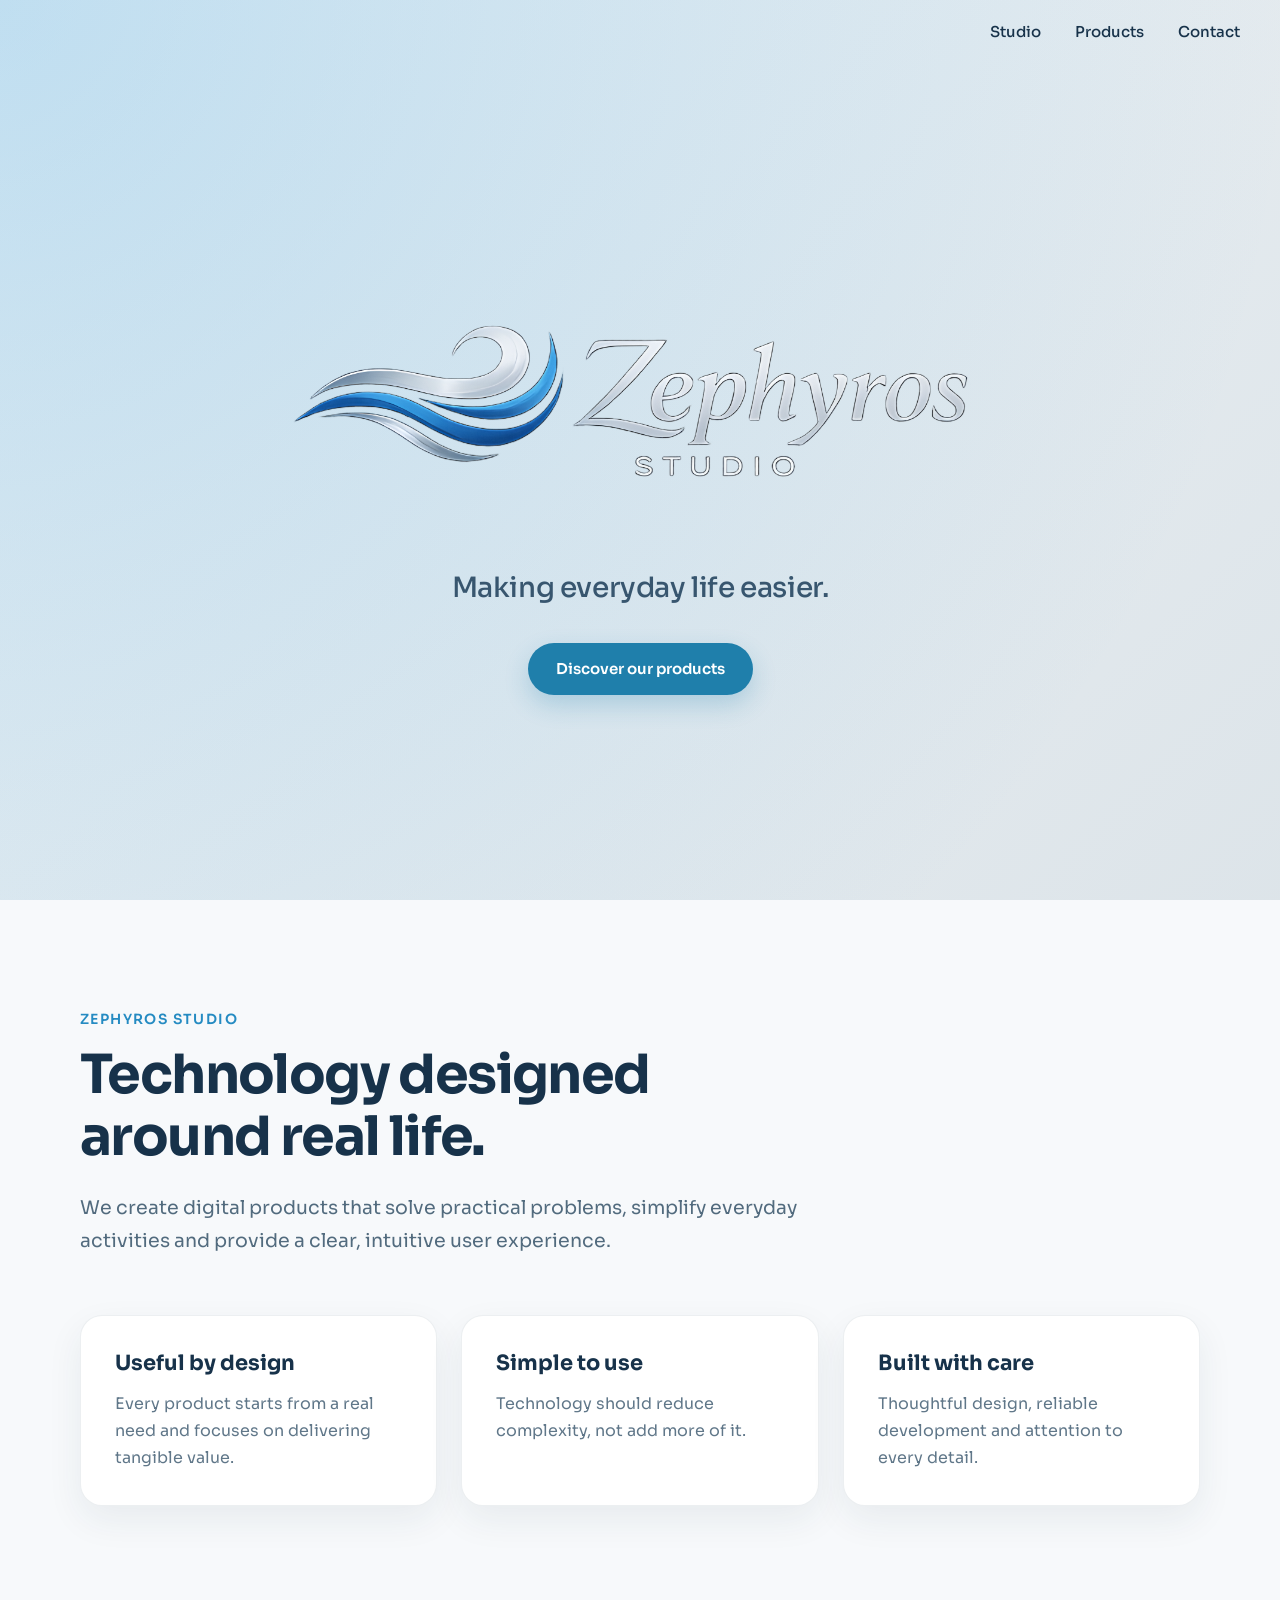
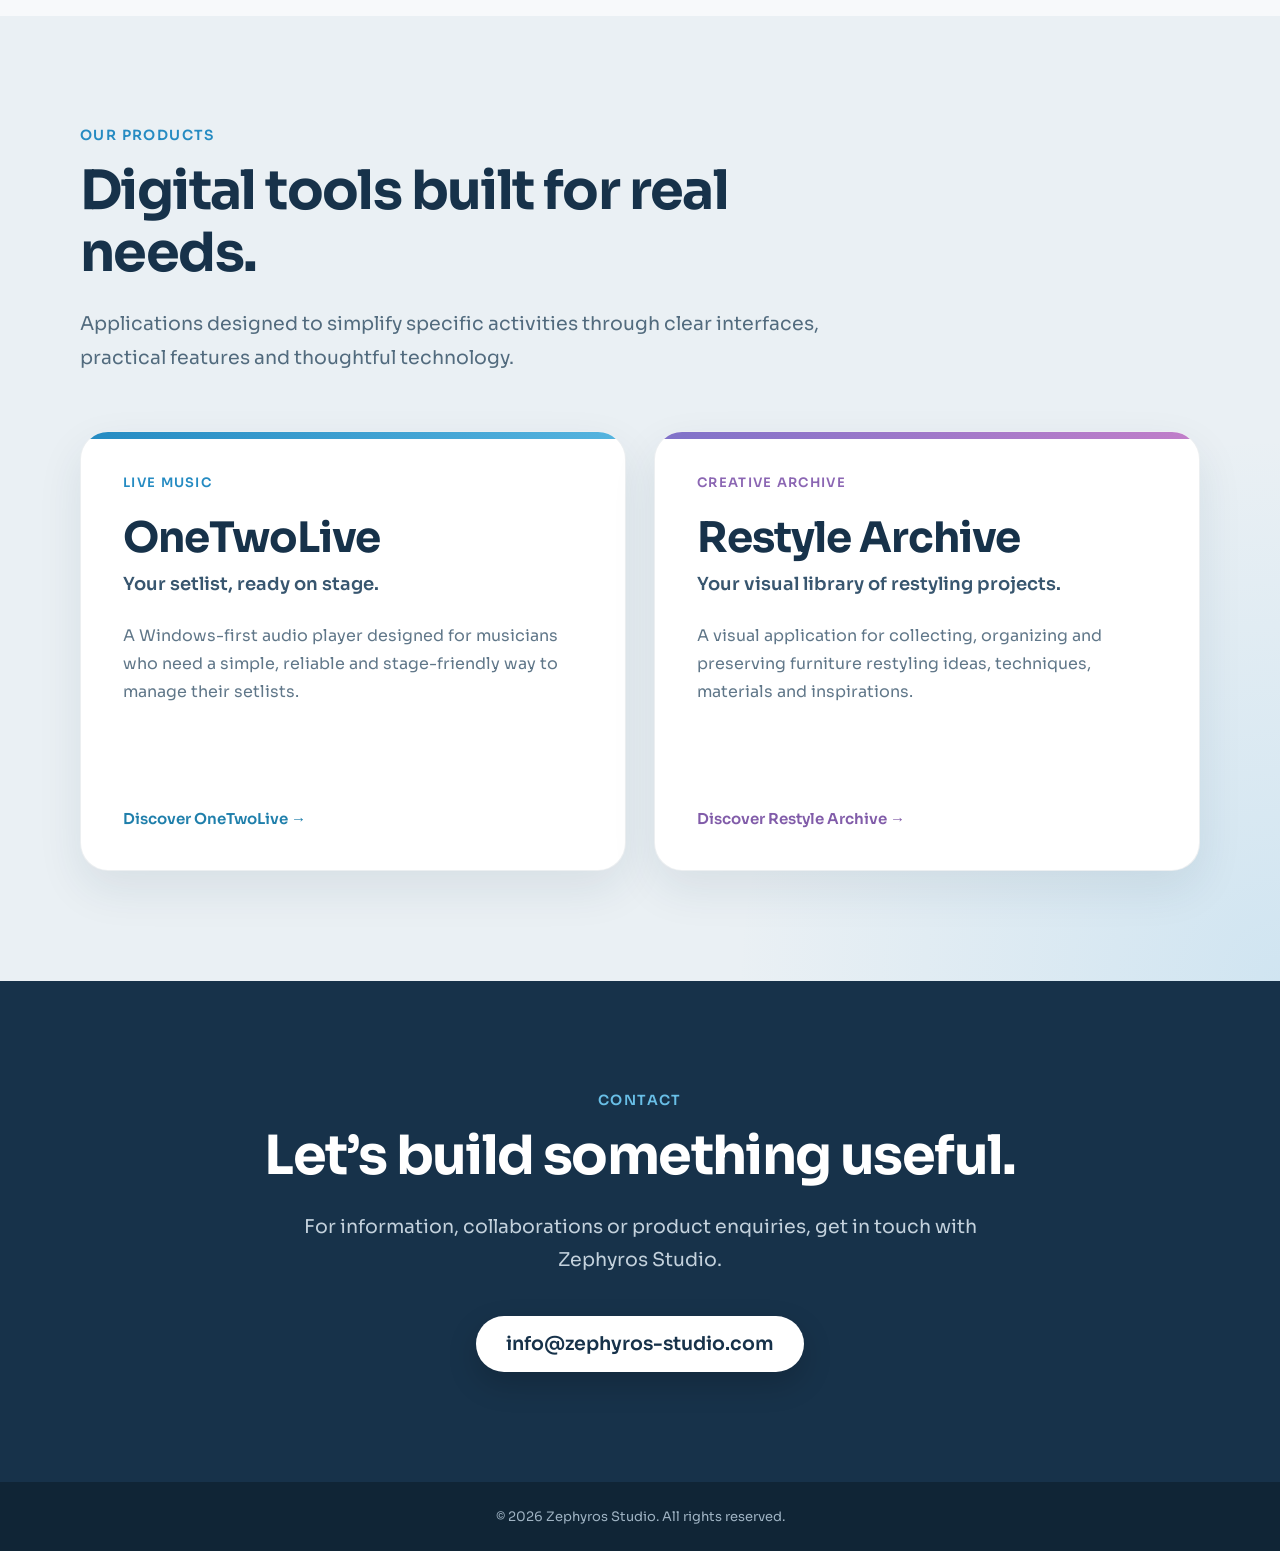
==== index.html @ f357ce6e "Use high resolution logo in hero" ====
<!DOCTYPE html>
<html lang="it">
<head>
  <meta charset="UTF-8">
  <meta name="viewport" content="width=device-width, initial-scale=1.0">

  <title>Zephyros Studio</title>

  <link rel="preconnect" href="https://fonts.googleapis.com">
<link rel="preconnect" href="https://fonts.gstatic.com" crossorigin>
<link href="https://fonts.googleapis.com/css2?family=Sora:wght@400;500;600&display=swap" rel="stylesheet">
  <link rel="stylesheet" href="styles.css">
</head>

<body>
  <header class="site-header">
    

    <nav class="main-nav" aria-label="Navigazione principale">
      <a href="#studio">Studio</a>
      <a href="#products">Products</a>
      <a href="#contact">Contact</a>
    </nav>
  </header>

  <main id="home">
    <section class="hero">
      <img
        class="hero-logo"
        src="images/zephyros_logo_large.png"
        alt="Zephyros Studio"
      >

      <p>Making everyday life easier.</p>

      <a class="primary-button" href="#products">
        Discover our products
      </a>
    </section>
    <section id="studio" class="studio-section">
  <div class="section-container">
    <p class="section-label">Zephyros Studio</p>

    <h2>Technology designed around real life.</h2>

    <p class="section-intro">
      We create digital products that solve practical problems,
      simplify everyday activities and provide a clear, intuitive
      user experience.
    </p>

    <div class="studio-grid">
      <article class="studio-card">
        <h3>Useful by design</h3>
        <p>
          Every product starts from a real need and focuses on
          delivering tangible value.
        </p>
      </article>

      <article class="studio-card">
        <h3>Simple to use</h3>
        <p>
          Technology should reduce complexity, not add more of it.
        </p>
      </article>

      <article class="studio-card">
        <h3>Built with care</h3>
        <p>
          Thoughtful design, reliable development and attention
          to every detail.
        </p>
      </article>
    </div>
  </div>
</section>
<section id="products" class="products-section">
  <div class="section-container">
    <p class="section-label">Our products</p>

    <h2>Digital tools built for real needs.</h2>

    <p class="section-intro">
      Applications designed to simplify specific activities through
      clear interfaces, practical features and thoughtful technology.
    </p>

    <div class="products-grid">
      <article class="product-card">
        <div class="product-content">
          <p class="product-category">Live music</p>

          <h3>OneTwoLive</h3>

          <p class="product-payoff">
            Your setlist, ready on stage.
          </p>

          <p>
            A Windows-first audio player designed for musicians who need
            a simple, reliable and stage-friendly way to manage their setlists.
          </p>

          <a href="#" class="product-link">
            Discover OneTwoLive
          </a>
        </div>
      </article>

      <article class="product-card">
        <div class="product-content">
          <p class="product-category">Creative archive</p>

          <h3>Restyle Archive</h3>

          <p class="product-payoff">
            Your visual library of restyling projects.
          </p>

          <p>
            A visual application for collecting, organizing and preserving
            furniture restyling ideas, techniques, materials and inspirations.
          </p>

          <a href="#" class="product-link">
            Discover Restyle Archive
          </a>
        </div>
      </article>
    </div>
  </div>
</section>
<section id="contact" class="contact-section">
  <div class="section-container contact-container">
    <p class="section-label">Contact</p>

    <h2>Let’s build something useful.</h2>

    <p class="section-intro">
      For information, collaborations or product enquiries,
      get in touch with Zephyros Studio.
    </p>

    <a
      class="contact-email"
      href="mailto:info@zephyros-studio.com"
    >
      info@zephyros-studio.com
    </a>
  </div>
</section>
  </main>
  <footer class="site-footer">
  <p>
    © 2026 Zephyros Studio. All rights reserved.
  </p>
</footer>
</body>
</html>
---- styles.css ----
* {
  box-sizing: border-box;
}

html {
  scroll-behavior: smooth;
}

body {
  margin: 0;
  min-height: 100vh;
  font-family: "Sora", sans-serif;
  color: #17324a;
  background:
    radial-gradient(
      circle at top left,
      rgba(72, 169, 226, 0.28),
      transparent 38%
    ),
    linear-gradient(135deg, #eef3f6 0%, #cbd5dc 100%);
}

.site-header {
  position: absolute;
  top: 0;
  left: 0;
  z-index: 10;

  width: 100%;
  padding: 22px 40px;

  display: flex;
  align-items: center;
  justify-content: flex-end;
}

.brand {
  display: block;
}

.brand img {
  display: block;
  width: 230px;
  height: auto;
}

.main-nav {
  display: flex;
  align-items: center;
  gap: 34px;
}

.main-nav a {
  position: relative;

  color: #17324a;
  font-size: 15px;
  font-weight: 500;
  text-decoration: none;
}

.main-nav a::after {
  content: "";

  position: absolute;
  left: 0;
  bottom: -7px;

  width: 0;
  height: 2px;

  background: #258bc2;
  transition: width 0.25s ease;
}

.main-nav a:hover::after {
  width: 100%;
}

main {
  min-height: 100vh;
}

.hero {
  min-height: 100vh;
  padding: 140px 24px 70px;

  display: flex;
  flex-direction: column;
  align-items: center;
  justify-content: center;

  text-align: center;
}

.hero-logo {
  display: block;
  width: min(760px, 90vw);
  height: auto;
  margin-bottom: 34px;
}

.hero p {
  max-width: 760px;
  margin: 0 0 34px;

  color: #38566f;
  font-size: clamp(20px, 3vw, 28px);
  font-weight: 500;
  line-height: 1.5;
  letter-spacing: -0.4px;
}

.primary-button {
  display: inline-flex;
  align-items: center;
  justify-content: center;

  min-height: 52px;
  padding: 0 28px;

  color: #ffffff;
  background: #1f7fab;
  border-radius: 999px;

  font-size: 15px;
  font-weight: 600;
  text-decoration: none;

  box-shadow: 0 10px 24px rgba(31, 127, 171, 0.24);
  transition:
    transform 0.2s ease,
    background 0.2s ease,
    box-shadow 0.2s ease;
}

.primary-button:hover {
  transform: translateY(-2px);
  background: #176b93;
  box-shadow: 0 14px 30px rgba(31, 127, 171, 0.3);
}

.studio-section {
  padding: 110px 24px;
  background: #f7f9fb;
}

.section-container {
  width: min(1120px, 100%);
  margin: 0 auto;
}

.section-label {
  margin: 0 0 16px;

  color: #258bc2;
  font-size: 14px;
  font-weight: 600;
  letter-spacing: 1.4px;
  text-transform: uppercase;
}

.studio-section h2 {
  max-width: 760px;
  margin: 0 0 24px;

  color: #17324a;
  font-size: clamp(34px, 5vw, 54px);
  line-height: 1.15;
  letter-spacing: -1.6px;
}

.section-intro {
  max-width: 780px;
  margin: 0 0 56px;

  color: #526b7e;
  font-size: 19px;
  line-height: 1.75;
}

.studio-grid {
  display: grid;
  grid-template-columns: repeat(3, 1fr);
  gap: 24px;
}

.studio-card {
  padding: 34px;

  background: #ffffff;
  border: 1px solid rgba(23, 50, 74, 0.08);
  border-radius: 22px;

  box-shadow: 0 14px 36px rgba(23, 50, 74, 0.07);
  transition:
    transform 0.25s ease,
    box-shadow 0.25s ease;
}

.studio-card:hover {
  transform: translateY(-5px);
  box-shadow: 0 20px 44px rgba(23, 50, 74, 0.11);
}

.studio-card h3 {
  margin: 0 0 14px;

  color: #17324a;
  font-size: 21px;
}

.studio-card p {
  margin: 0;

  color: #607789;
  font-size: 16px;
  line-height: 1.7;
}

.products-section {
  padding: 110px 24px;
  background:
    radial-gradient(
      circle at bottom right,
      rgba(72, 169, 226, 0.16),
      transparent 34%
    ),
    #eaf0f4;
}

.products-section h2 {
  max-width: 760px;
  margin: 0 0 24px;

  color: #17324a;
  font-size: clamp(34px, 5vw, 54px);
  line-height: 1.15;
  letter-spacing: -1.6px;
}

.products-grid {
  display: grid;
  grid-template-columns: repeat(2, 1fr);
  gap: 28px;
}

.product-card {
  position: relative;
  overflow: hidden;

  min-height: 440px;
  padding: 42px;

  background: #ffffff;
  border: 1px solid rgba(23, 50, 74, 0.08);
  border-radius: 28px;

  box-shadow: 0 18px 46px rgba(23, 50, 74, 0.09);
  transition:
    transform 0.25s ease,
    box-shadow 0.25s ease;
}

.product-card::before {
  content: "";

  position: absolute;
  top: 0;
  left: 0;

  width: 100%;
  height: 7px;

  background: linear-gradient(
    90deg,
    #258bc2,
    #55b4df
  );
}

.product-card:nth-child(2)::before {
  background: linear-gradient(
    90deg,
    #7f72c9,
    #c17ec9
  );
}

.product-card:hover {
  transform: translateY(-6px);
  box-shadow: 0 24px 54px rgba(23, 50, 74, 0.14);
}

.product-content {
  height: 100%;

  display: flex;
  flex-direction: column;
  align-items: flex-start;
}

.product-category {
  margin: 0 0 24px;

  color: #258bc2;
  font-size: 13px;
  font-weight: 600;
  letter-spacing: 1.3px;
  text-transform: uppercase;
}

.product-card:nth-child(2) .product-category {
  color: #8b66b3;
}

.product-card h3 {
  margin: 0 0 10px;

  color: #17324a;
  font-size: clamp(30px, 4vw, 42px);
  line-height: 1.1;
  letter-spacing: -1px;
}

.product-payoff {
  margin: 0 0 24px;

  color: #38566f;
  font-size: 18px;
  font-weight: 600;
  line-height: 1.5;
}

.product-card p:not(.product-category):not(.product-payoff) {
  margin: 0 0 32px;

  color: #607789;
  font-size: 16px;
  line-height: 1.75;
}

.product-link {
  margin-top: auto;

  color: #1f7fab;
  font-size: 15px;
  font-weight: 600;
  text-decoration: none;
}

.product-link::after {
  content: " →";
  transition: margin-left 0.2s ease;
}

.product-link:hover::after {
  margin-left: 5px;
}

.product-card:nth-child(2) .product-link {
  color: #815ca9;
}

.contact-section {
  padding: 110px 24px;
  background: #17324a;
}

.contact-container {
  text-align: center;
}

.contact-section .section-label {
  color: #69bfe7;
}

.contact-section h2 {
  max-width: 760px;
  margin: 0 auto 24px;

  color: #ffffff;
  font-size: clamp(34px, 5vw, 54px);
  line-height: 1.15;
  letter-spacing: -1.6px;
}

.contact-section .section-intro {
  max-width: 720px;
  margin: 0 auto 38px;

  color: #c3d1dc;
}

.contact-email {
  display: inline-flex;
  align-items: center;
  justify-content: center;

  min-height: 56px;
  padding: 0 30px;

  color: #17324a;
  background: #ffffff;
  border-radius: 999px;

  font-size: clamp(16px, 2vw, 19px);
  font-weight: 600;
  text-decoration: none;

  box-shadow: 0 12px 30px rgba(0, 0, 0, 0.18);
  transition:
    transform 0.2s ease,
    box-shadow 0.2s ease;
}

.contact-email:hover {
  transform: translateY(-3px);
  box-shadow: 0 18px 36px rgba(0, 0, 0, 0.24);
}

.site-footer {
  padding: 26px 24px;

  color: #9fb3c3;
  background: #102536;

  font-size: 13px;
  text-align: center;
}

.site-footer p {
  margin: 0;
}

@media (max-width: 700px) {
  .site-header {
    padding: 18px 20px;
  }

  .brand img {
    width: 170px;
  }

  .main-nav {
    gap: 16px;
  }

  .main-nav a {
    font-size: 13px;
  }

  .hero {
    padding: 125px 18px 50px;
  }

  .hero-logo {
    margin-bottom: 26px;
  }
    .studio-section {
    padding: 80px 18px;
  }

  .studio-grid {
    grid-template-columns: 1fr;
  }

  .studio-card {
    padding: 28px;
  }
    .products-section {
    padding: 80px 18px;
  }

  .products-grid {
    grid-template-columns: 1fr;
  }

  .product-card {
    min-height: 0;
    padding: 34px 28px;
  }
    .contact-section {
    padding: 80px 18px;
  }

  .contact-email {
    width: 100%;
    padding: 0 18px;
  }
}

@media (max-width: 500px) {
  .site-header {
    align-items: flex-start;
  }

  .brand img {
    width: 145px;
  }

  .main-nav {
    gap: 11px;
  }

  .main-nav a {
    font-size: 12px;
  }
}
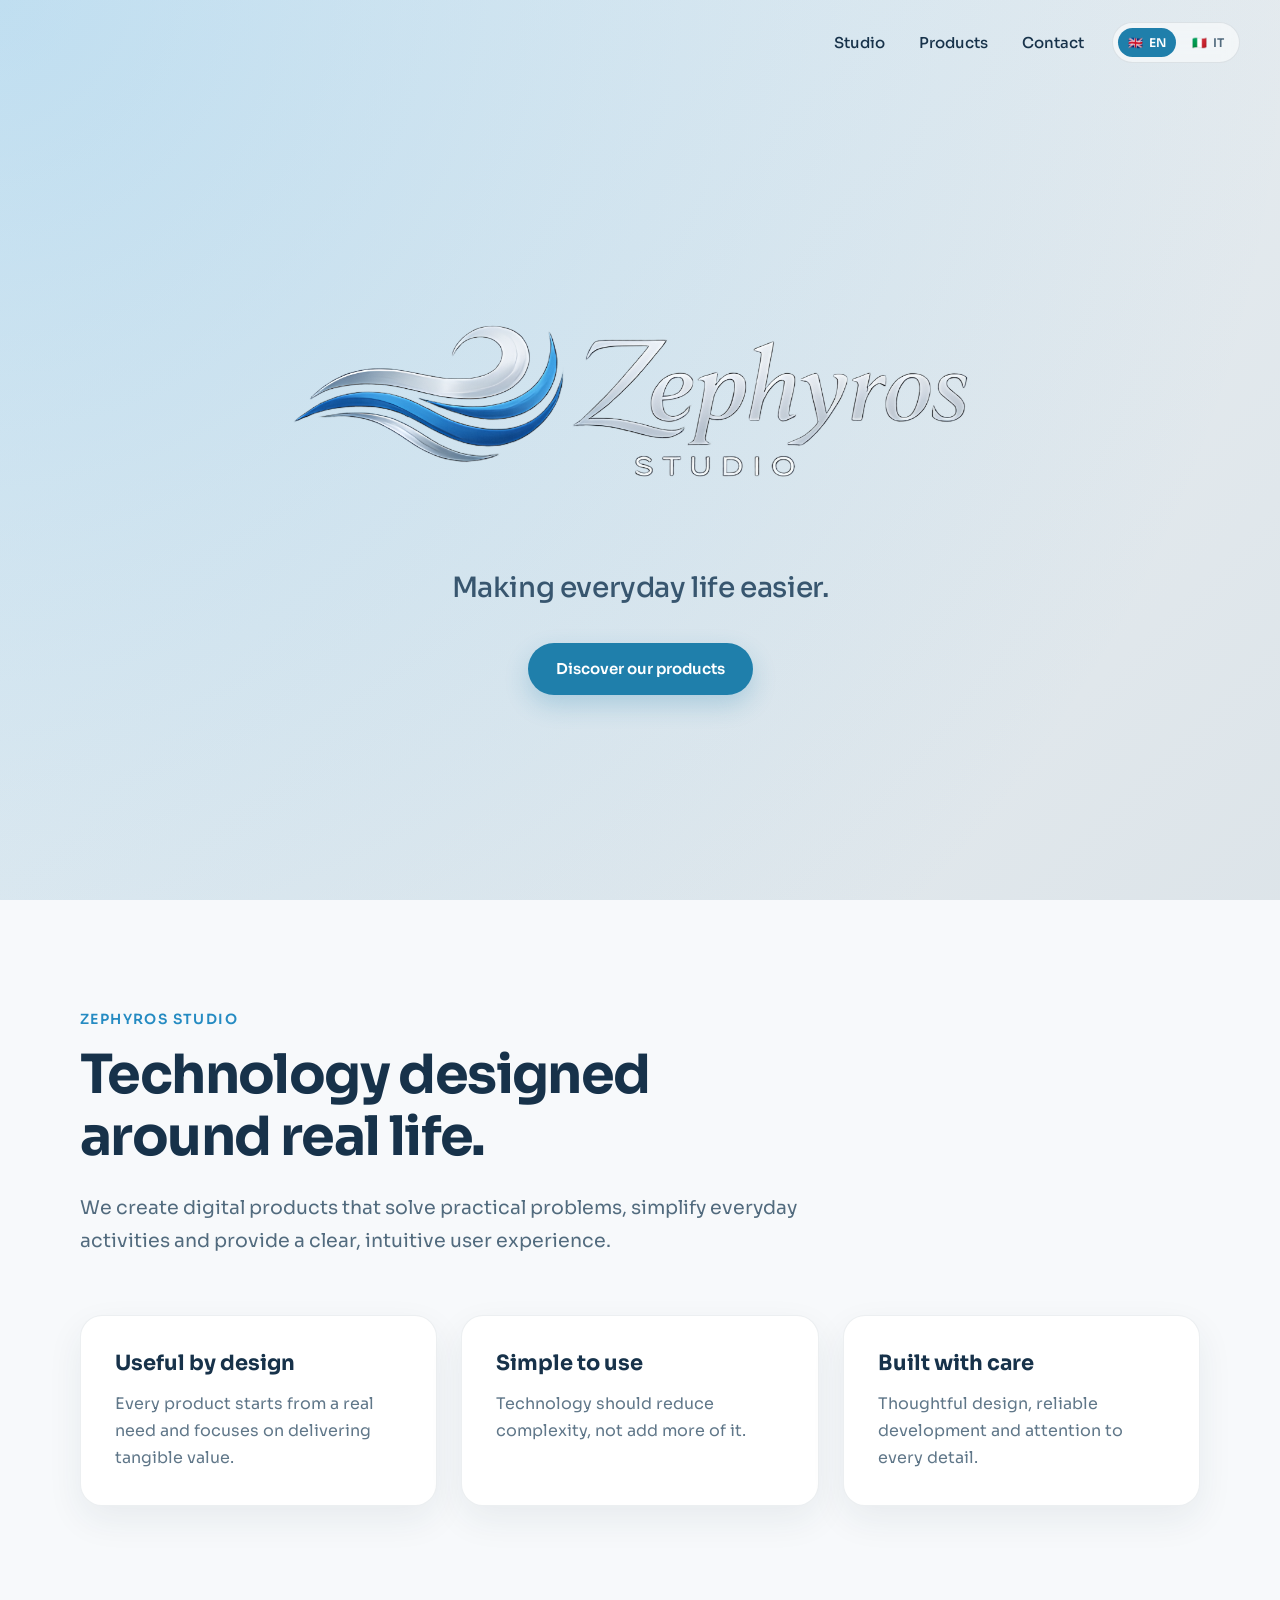
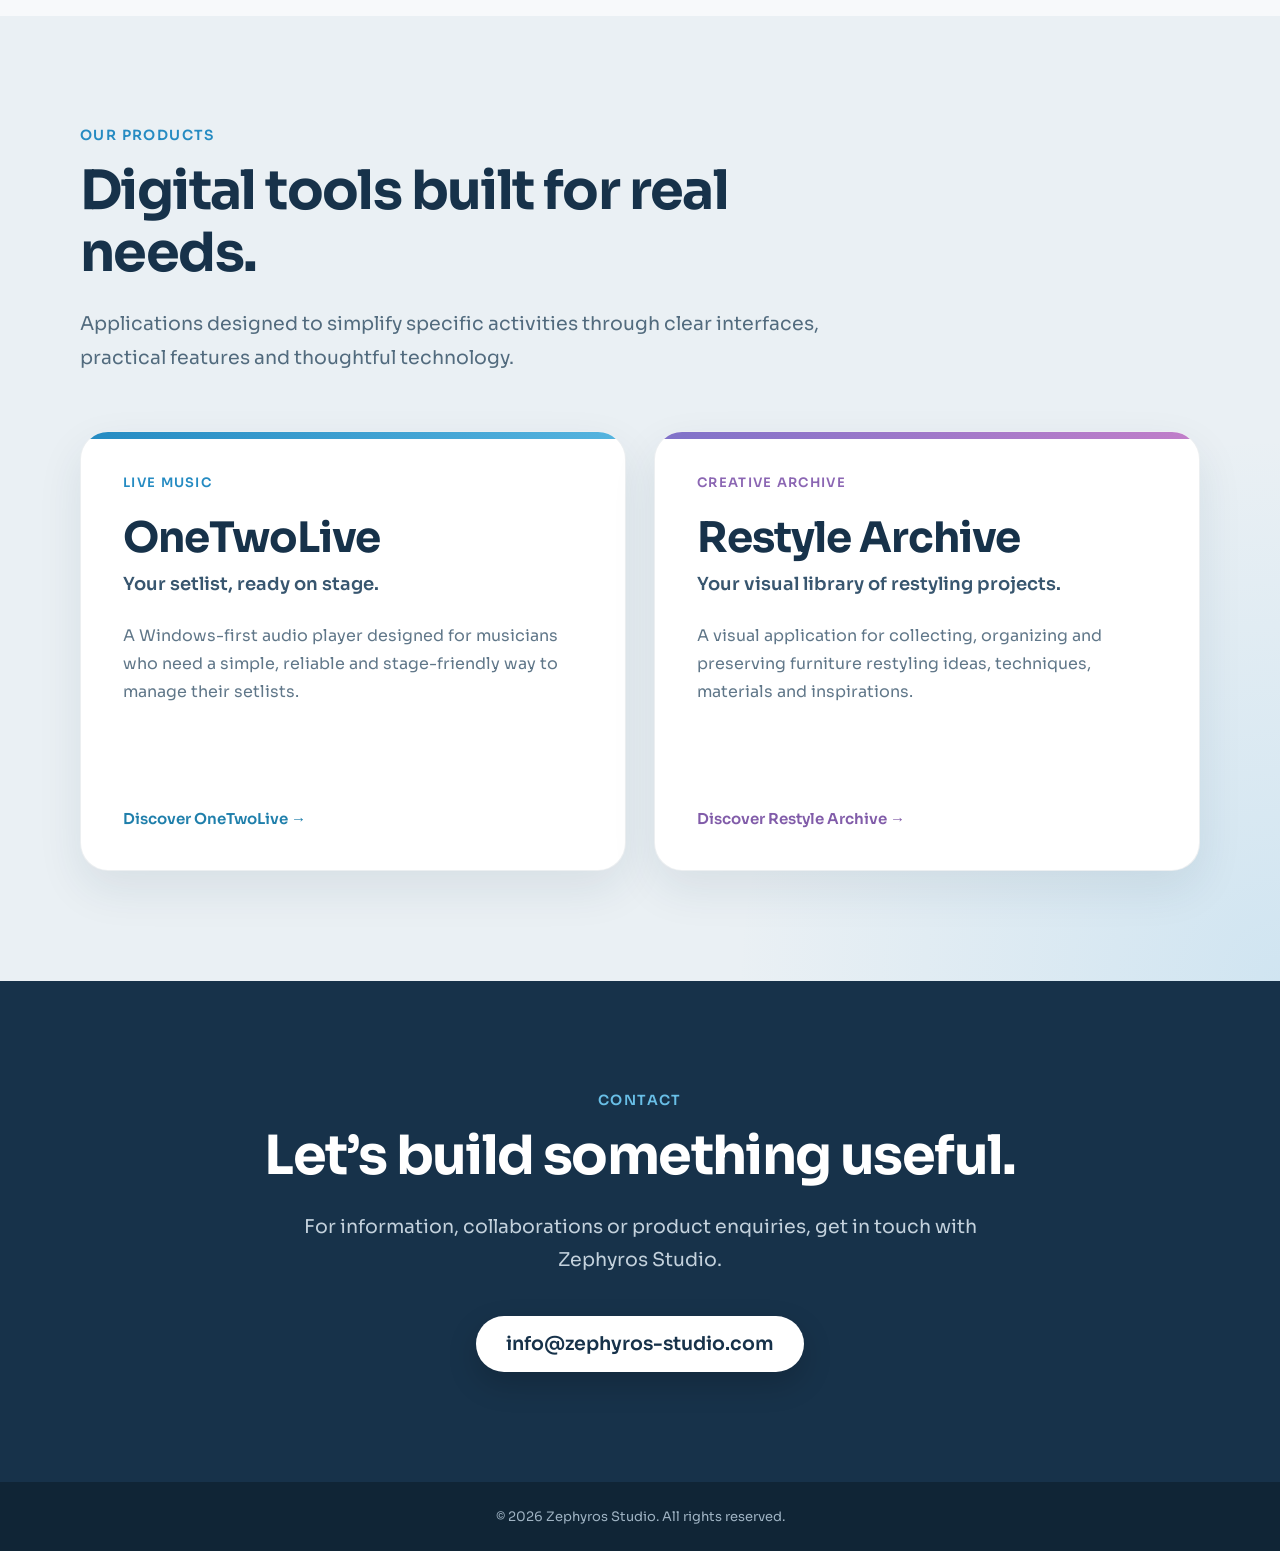
==== commit b28c8977: "Add favicon to Zephyros Studio website" ====
--- a/index.html
+++ b/index.html
@@ -1,10 +1,11 @@
 <!DOCTYPE html>
-<html lang="it">
+<html lang="en">
 <head>
   <meta charset="UTF-8">
   <meta name="viewport" content="width=device-width, initial-scale=1.0">
 
   <title>Zephyros Studio</title>
+  <link rel="icon" href="favicon.ico" type="image/x-icon">
 
   <link rel="preconnect" href="https://fonts.googleapis.com">
 <link rel="preconnect" href="https://fonts.gstatic.com" crossorigin>
@@ -14,14 +15,35 @@
 
 <body>
   <header class="site-header">
-    
-
-    <nav class="main-nav" aria-label="Navigazione principale">
+  <div class="header-actions">
+    <nav class="main-nav" aria-label="Main navigation">
       <a href="#studio">Studio</a>
       <a href="#products">Products</a>
       <a href="#contact">Contact</a>
     </nav>
-  </header>
+
+    <div class="language-switcher" aria-label="Language selector">
+      <a
+        class="language-link active"
+        href="index.html"
+        lang="en"
+        aria-current="page"
+      >
+        <span aria-hidden="true">🇬🇧</span>
+        EN
+      </a>
+
+      <a
+        class="language-link"
+        href="it/index.html"
+        lang="it"
+      >
+        <span aria-hidden="true">🇮🇹</span>
+        IT
+      </a>
+    </div>
+  </div>
+</header>
 
   <main id="home">
     <section class="hero">
--- a/styles.css
+++ b/styles.css
@@ -42,6 +42,55 @@
   display: block;
   width: 230px;
   height: auto;
+}
+
+.header-actions {
+  display: flex;
+  align-items: center;
+  gap: 28px;
+}
+
+.language-switcher {
+  display: flex;
+  align-items: center;
+  gap: 6px;
+
+  padding: 5px;
+
+  background: rgba(255, 255, 255, 0.55);
+  border: 1px solid rgba(23, 50, 74, 0.1);
+  border-radius: 999px;
+
+  backdrop-filter: blur(8px);
+}
+
+.language-link {
+  display: inline-flex;
+  align-items: center;
+  gap: 6px;
+
+  padding: 7px 10px;
+
+  color: #526b7e;
+  border-radius: 999px;
+
+  font-size: 12px;
+  font-weight: 600;
+  text-decoration: none;
+
+  transition:
+    color 0.2s ease,
+    background 0.2s ease;
+}
+
+.language-link:hover {
+  color: #17324a;
+  background: rgba(255, 255, 255, 0.7);
+}
+
+.language-link.active {
+  color: #ffffff;
+  background: #1f7fab;
 }
 
 .main-nav {
@@ -488,6 +537,21 @@
     width: 100%;
     padding: 0 18px;
   }
+
+    .header-actions {
+    gap: 14px;
+  }
+
+  .language-switcher {
+    gap: 2px;
+    padding: 3px;
+  }
+
+  .language-link {
+    padding: 6px 7px;
+    font-size: 11px;
+  }
+
 }
 
 @media (max-width: 500px) {
@@ -506,4 +570,8 @@
   .main-nav a {
     font-size: 12px;
   }
+    .header-actions {
+    width: 100%;
+    justify-content: space-between;
+  }
 }
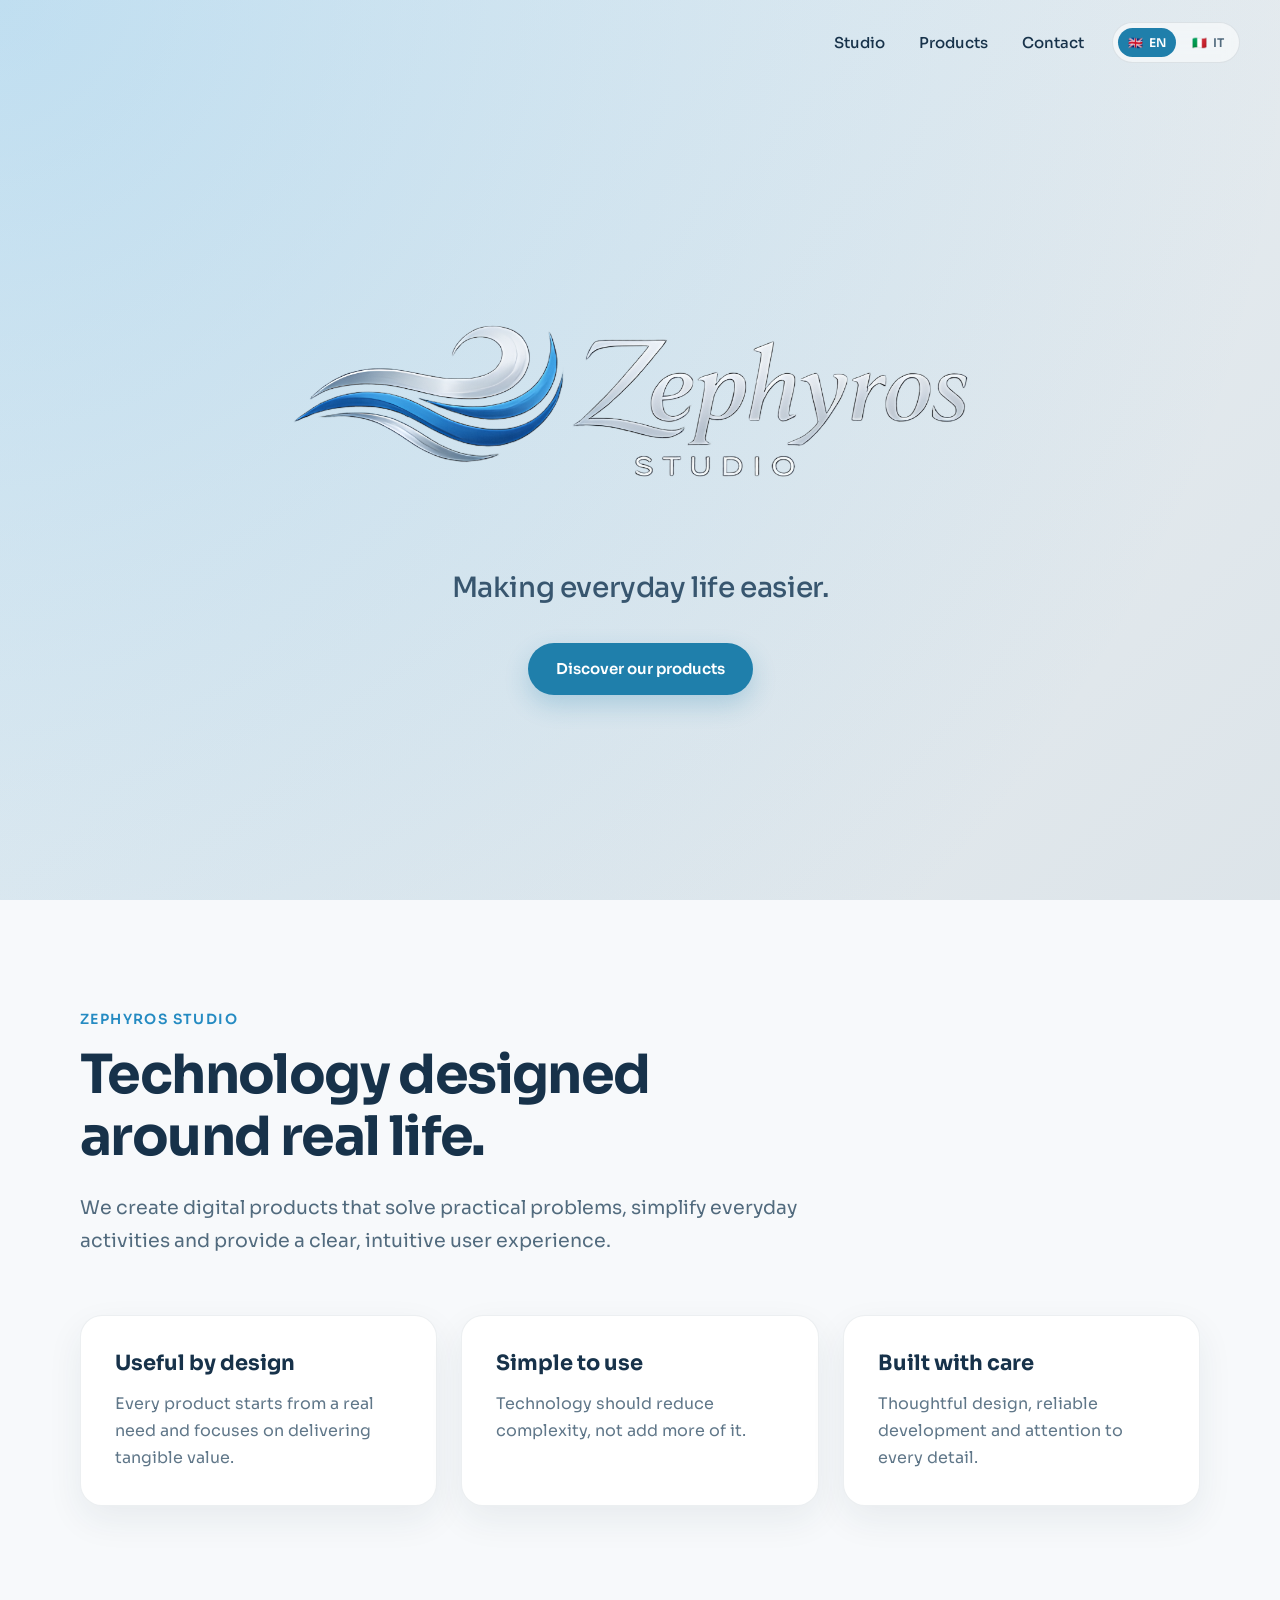
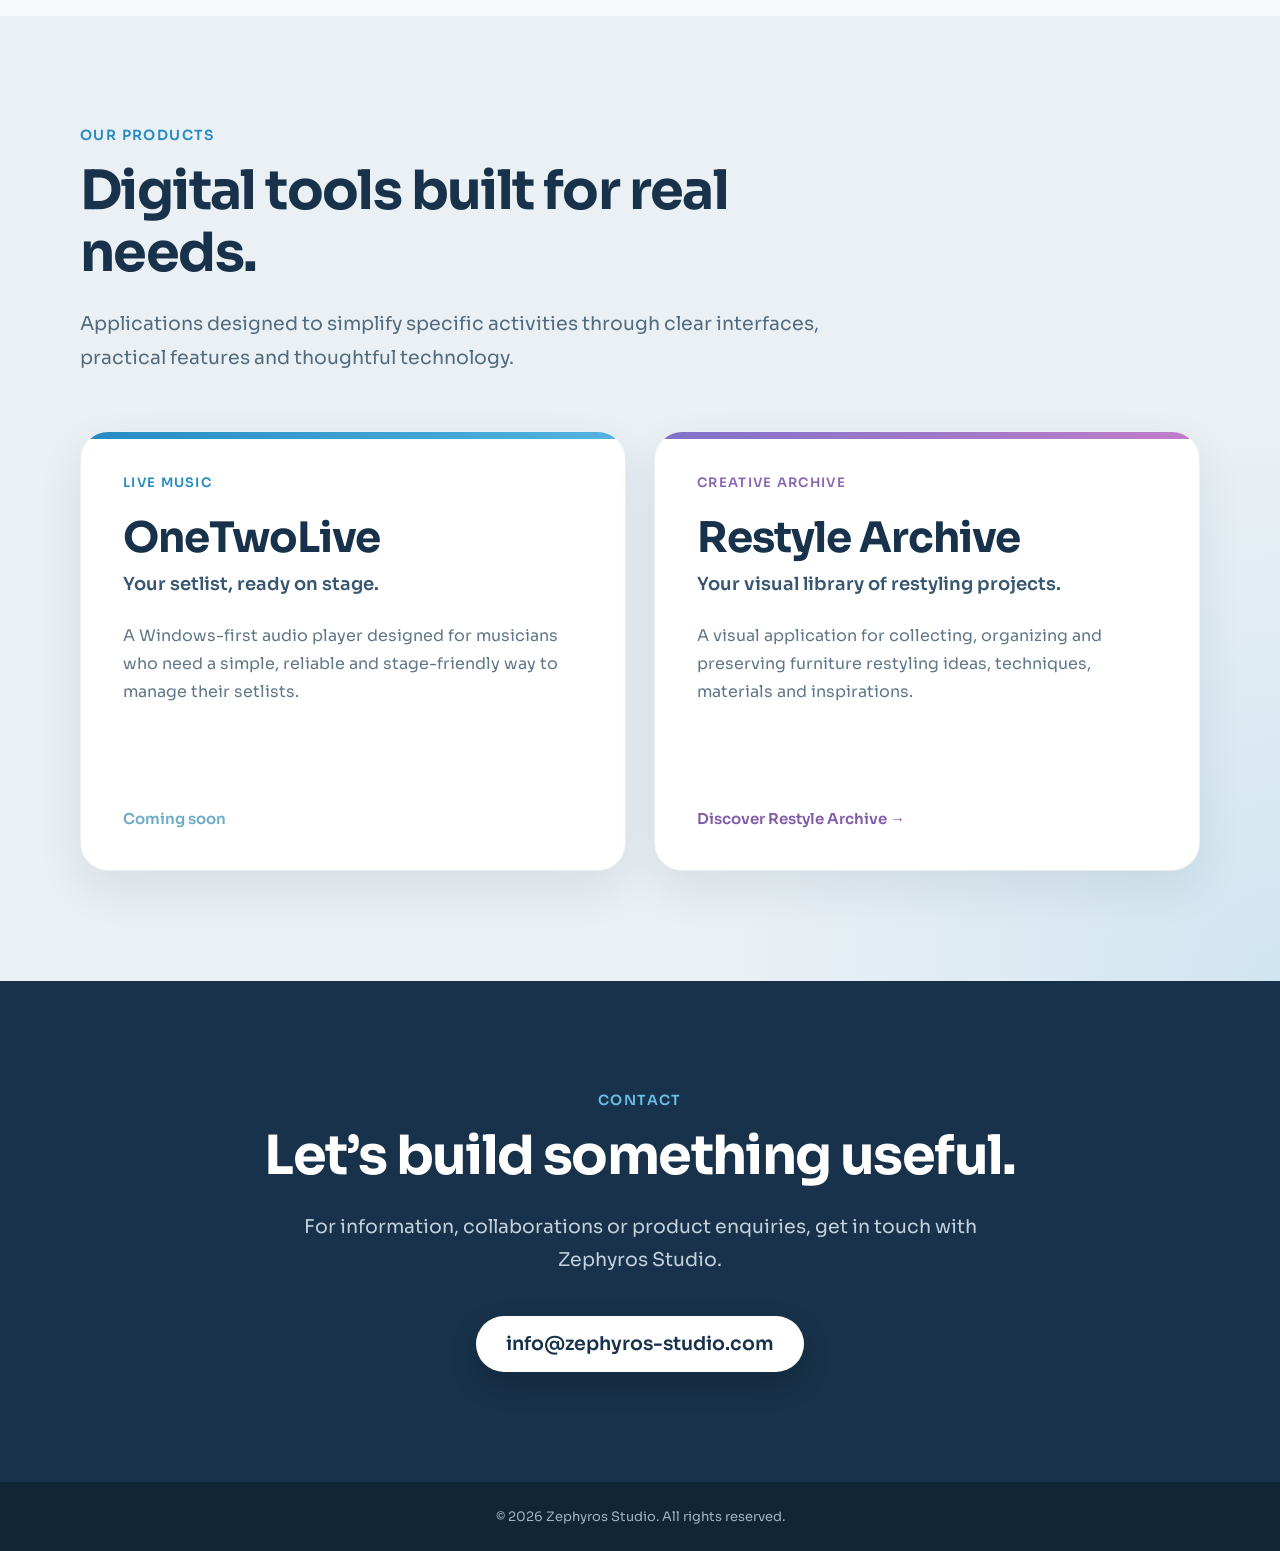
==== commit a79dac24: "Add Restyle Archive page and store links" ====
--- a/index.html
+++ b/index.html
@@ -124,9 +124,9 @@
             a simple, reliable and stage-friendly way to manage their setlists.
           </p>
 
-          <a href="#" class="product-link">
-            Discover OneTwoLive
-          </a>
+          <span class="product-link product-link-disabled">
+  Coming soon
+</span>
         </div>
       </article>
 
@@ -145,9 +145,9 @@
             furniture restyling ideas, techniques, materials and inspirations.
           </p>
 
-          <a href="#" class="product-link">
-            Discover Restyle Archive
-          </a>
+          <a href="restyle-archive/index.html" class="product-link">
+  Discover Restyle Archive
+</a>
         </div>
       </article>
     </div>
--- a/styles.css
+++ b/styles.css
@@ -407,6 +407,15 @@
   margin-left: 5px;
 }
 
+.product-link-disabled {
+  cursor: default;
+  opacity: 0.65;
+}
+
+.product-link-disabled::after {
+  content: "";
+}
+
 .product-card:nth-child(2) .product-link {
   color: #815ca9;
 }
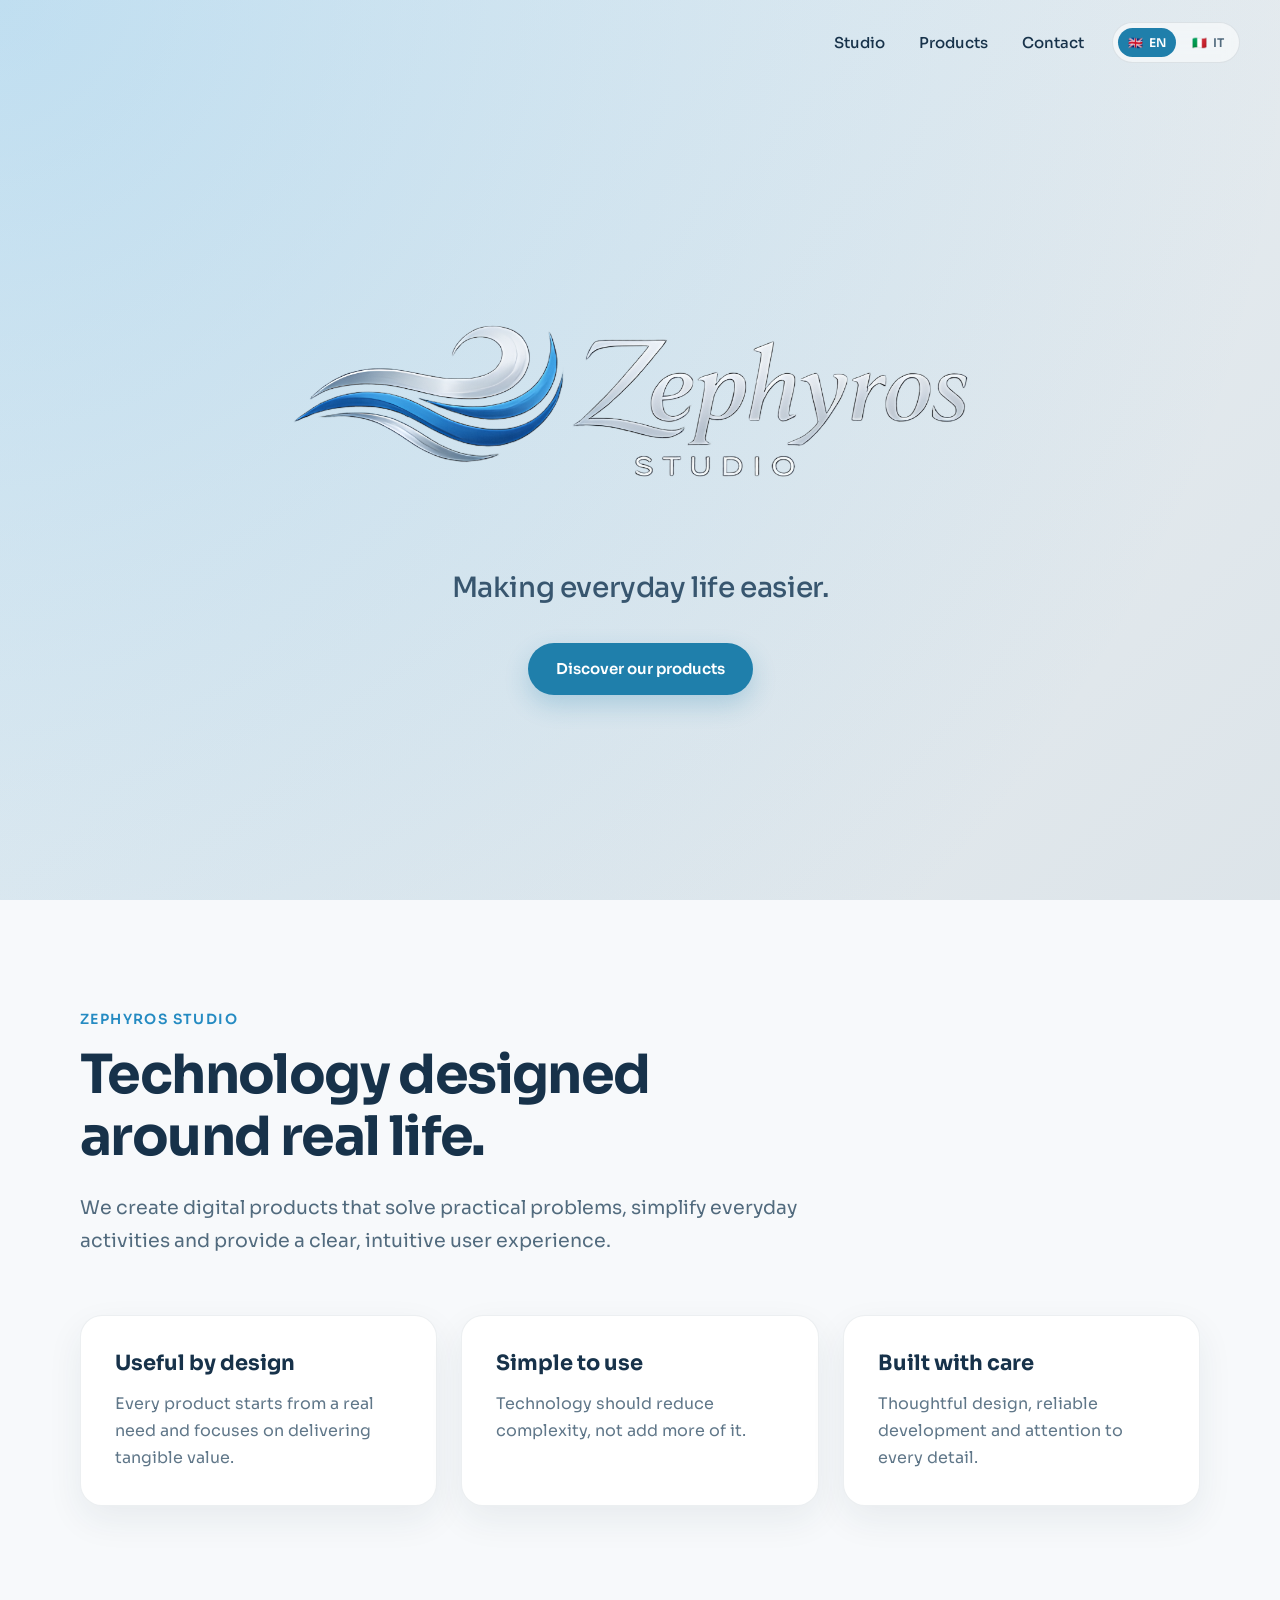
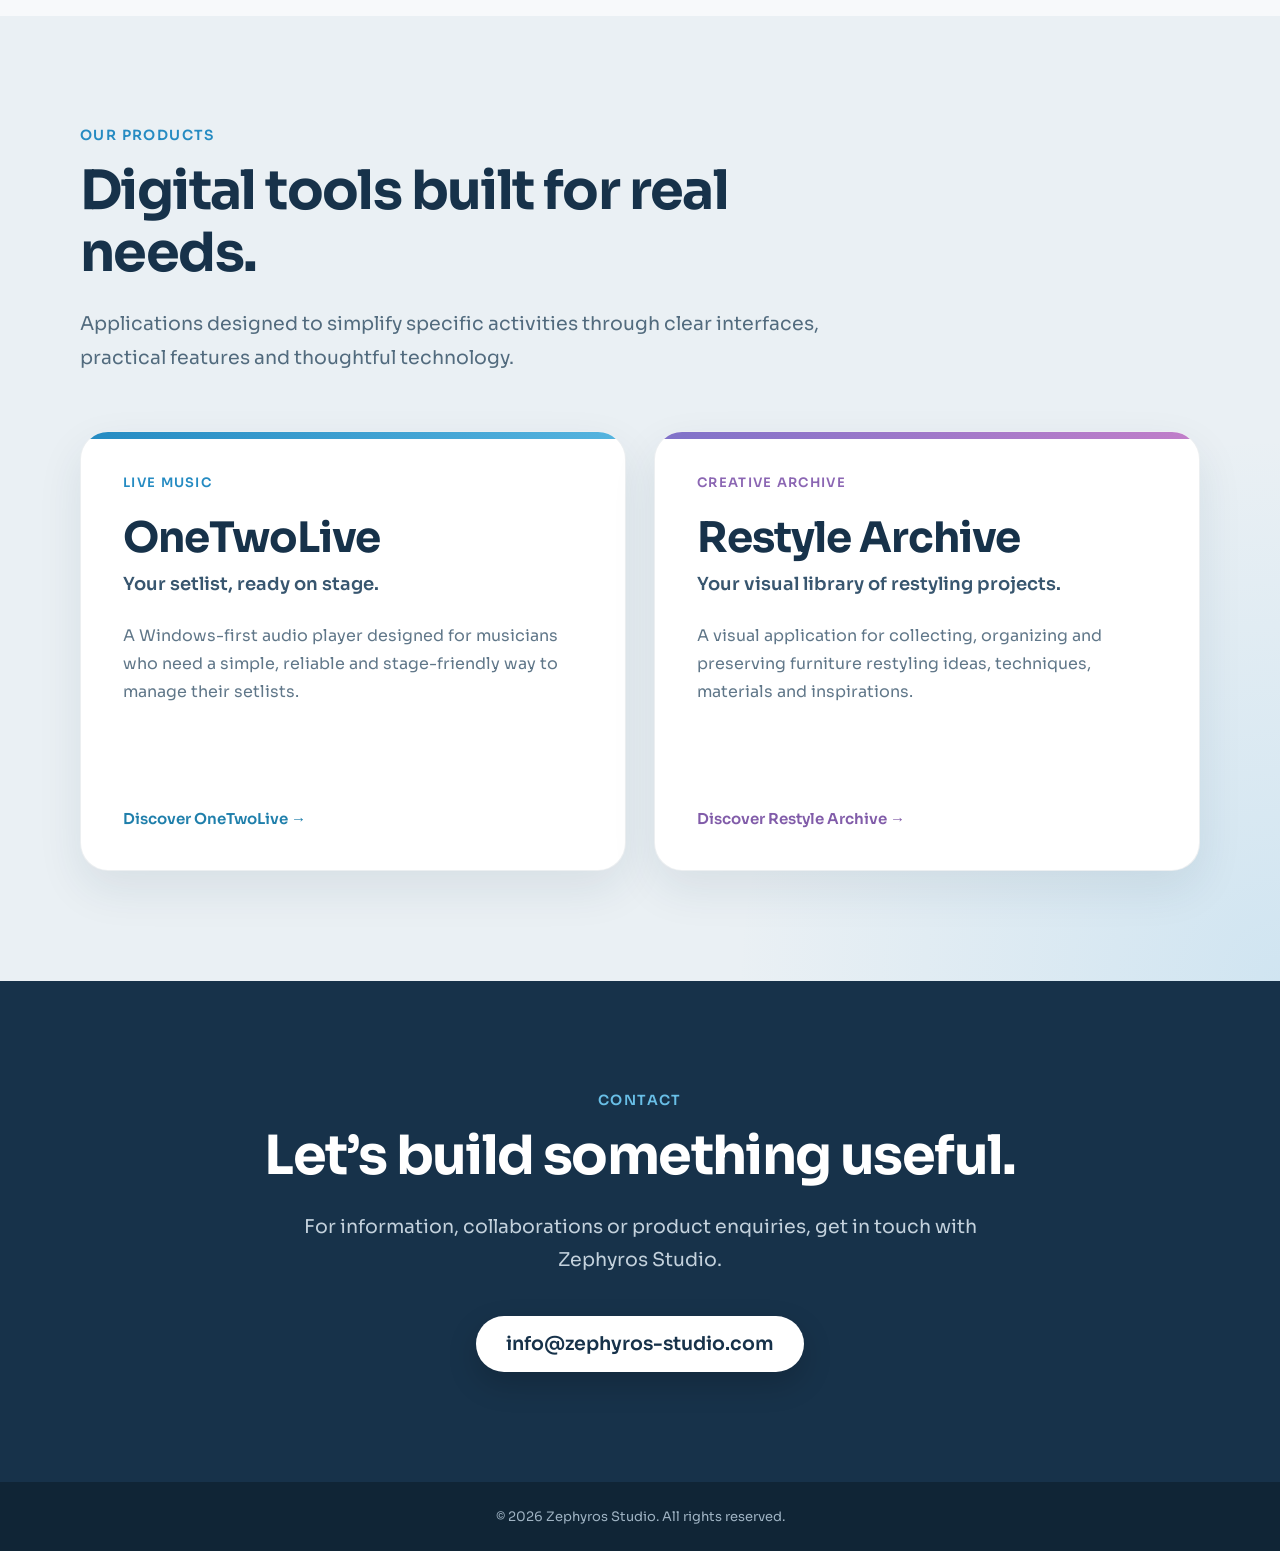
==== commit 823a6072: "Link OneTwoLive website" ====
--- a/index.html
+++ b/index.html
@@ -124,9 +124,9 @@
             a simple, reliable and stage-friendly way to manage their setlists.
           </p>
 
-          <span class="product-link product-link-disabled">
-  Coming soon
-</span>
+          <a href="https://onetwolive.com/" class="product-link" target="_blank" rel="noopener">
+  Discover OneTwoLive
+</a>
         </div>
       </article>
 
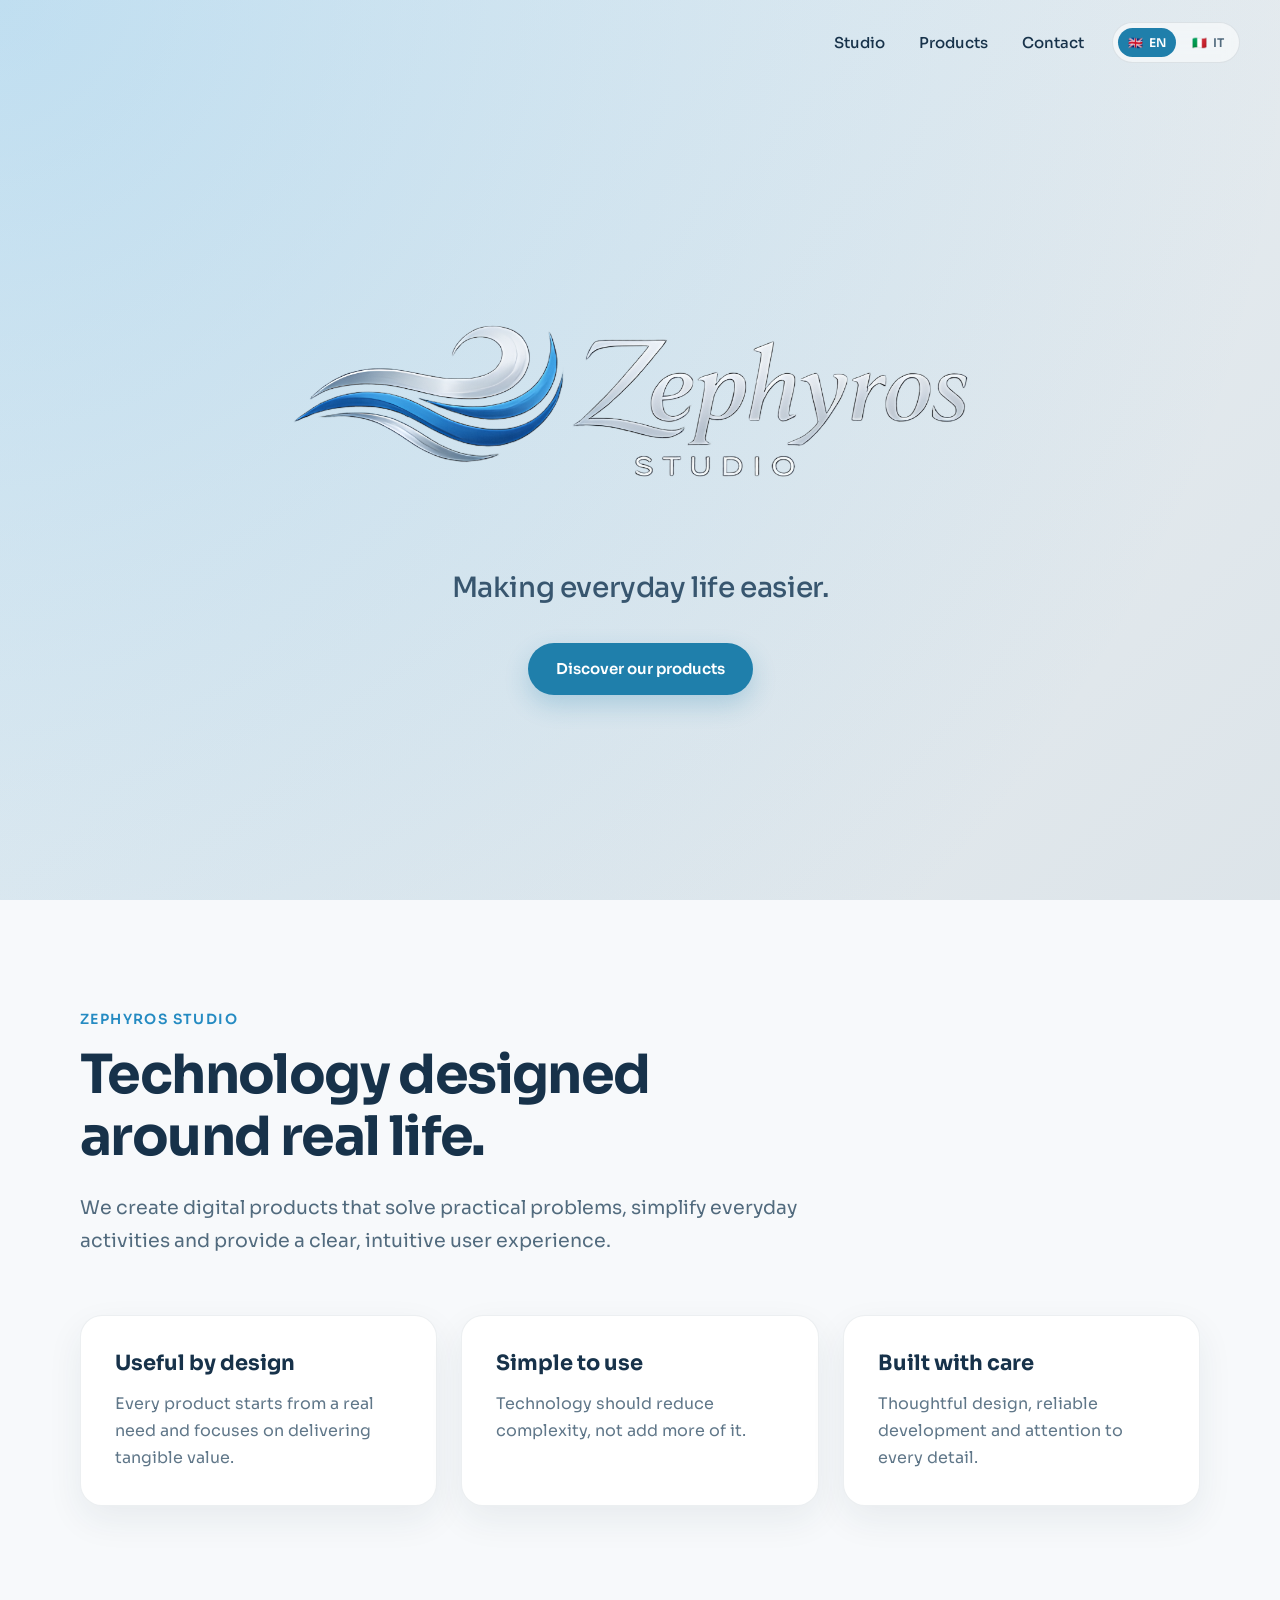
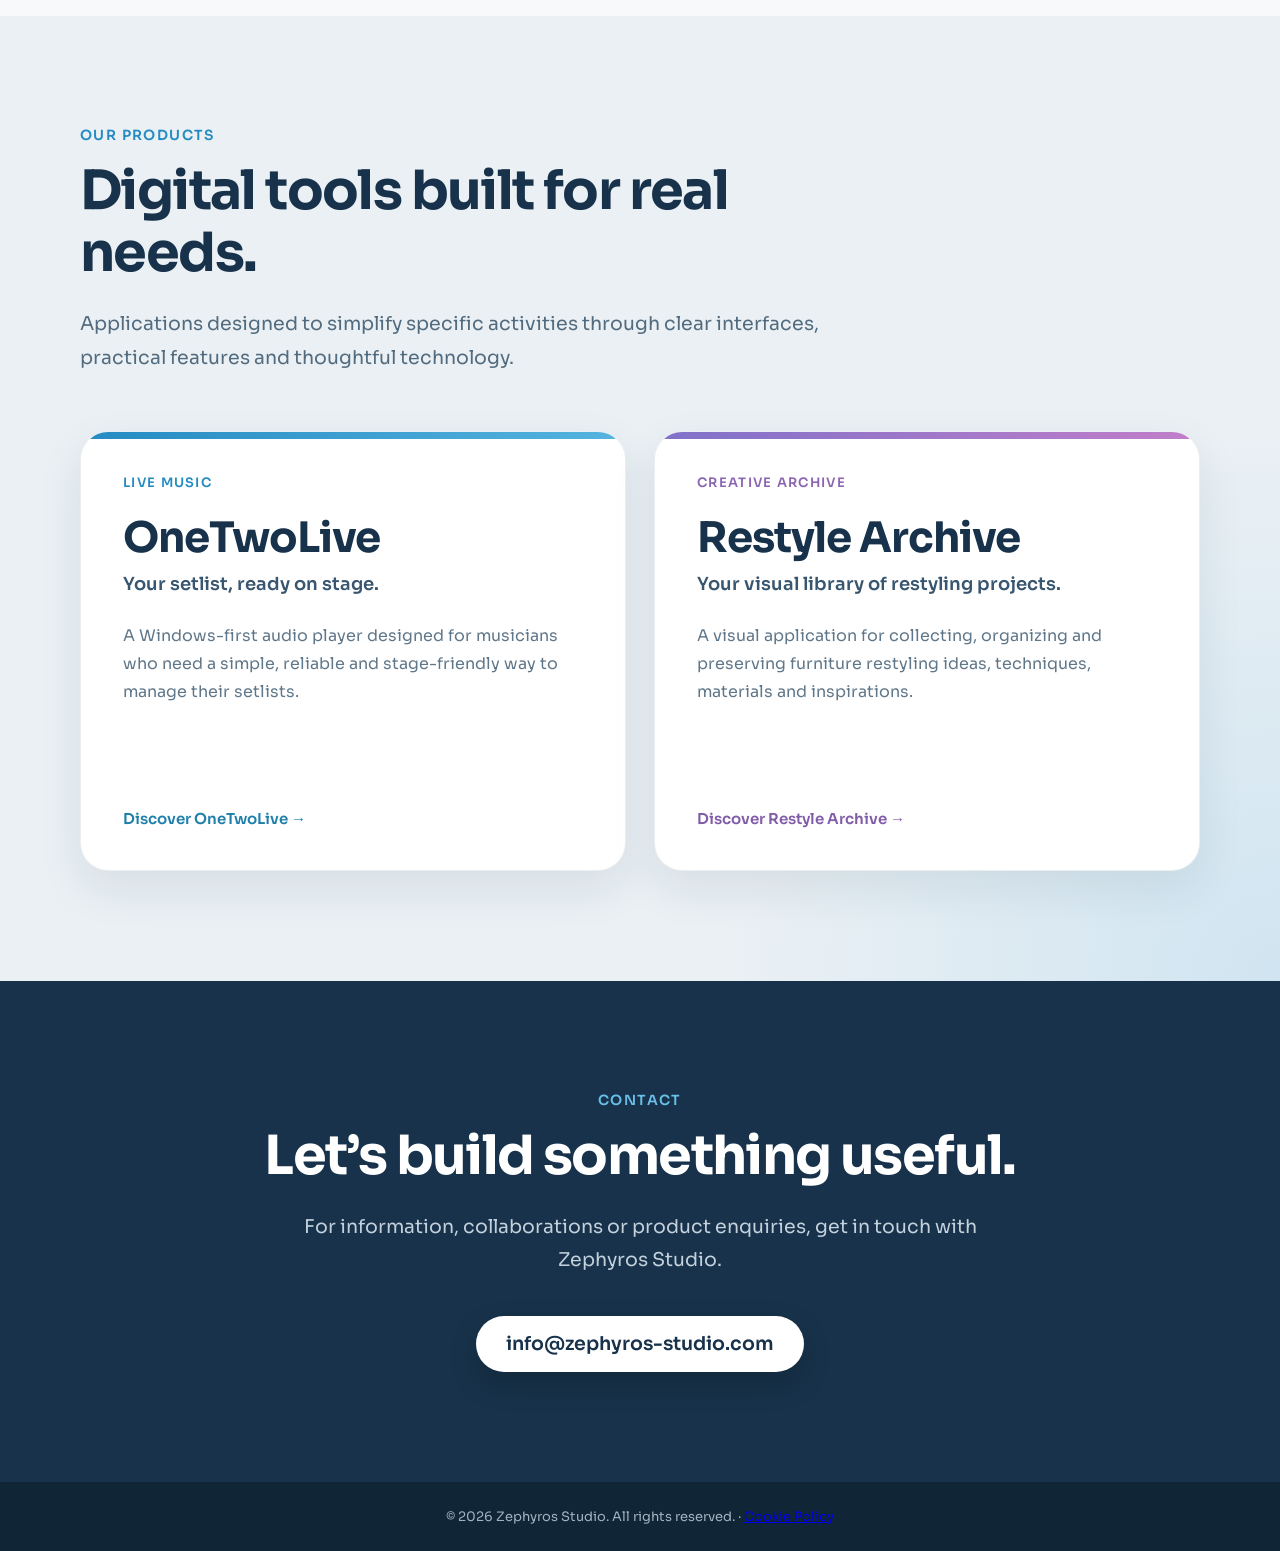
==== commit f4d983a7: "Add Zephyros Studio cookie policy pages" ====
--- a/index.html
+++ b/index.html
@@ -4,7 +4,19 @@
   <meta charset="UTF-8">
   <meta name="viewport" content="width=device-width, initial-scale=1.0">
 
-  <title>Zephyros Studio</title>
+  <meta name="description" content="Zephyros Studio builds practical digital tools and software applications designed around real-world needs, with simple interfaces and thoughtful technology.">
+
+<meta property="og:type" content="website">
+<meta property="og:site_name" content="Zephyros Studio">
+<meta property="og:locale" content="en_US">
+<meta property="og:title" content="Zephyros Studio | Digital Tools Built for Real Needs">
+<meta property="og:description" content="Practical digital tools and software applications designed around real-world needs, with simple interfaces and thoughtful technology.">
+<link rel="canonical" href="https://zephyros-studio.com/">
+<link rel="alternate" hreflang="en" href="https://zephyros-studio.com/">
+<link rel="alternate" hreflang="it" href="https://zephyros-studio.com/it/">
+<link rel="alternate" hreflang="x-default" href="https://zephyros-studio.com/">
+
+<title>Zephyros Studio | Digital Tools Built for Real Needs</title>
   <link rel="icon" href="favicon.ico" type="image/x-icon">
 
   <link rel="preconnect" href="https://fonts.googleapis.com">
@@ -174,8 +186,9 @@
 </section>
   </main>
   <footer class="site-footer">
-  <p>
+   <p>
     © 2026 Zephyros Studio. All rights reserved.
+    · <a href="/cookie-policy/">Cookie Policy</a>
   </p>
 </footer>
 </body>
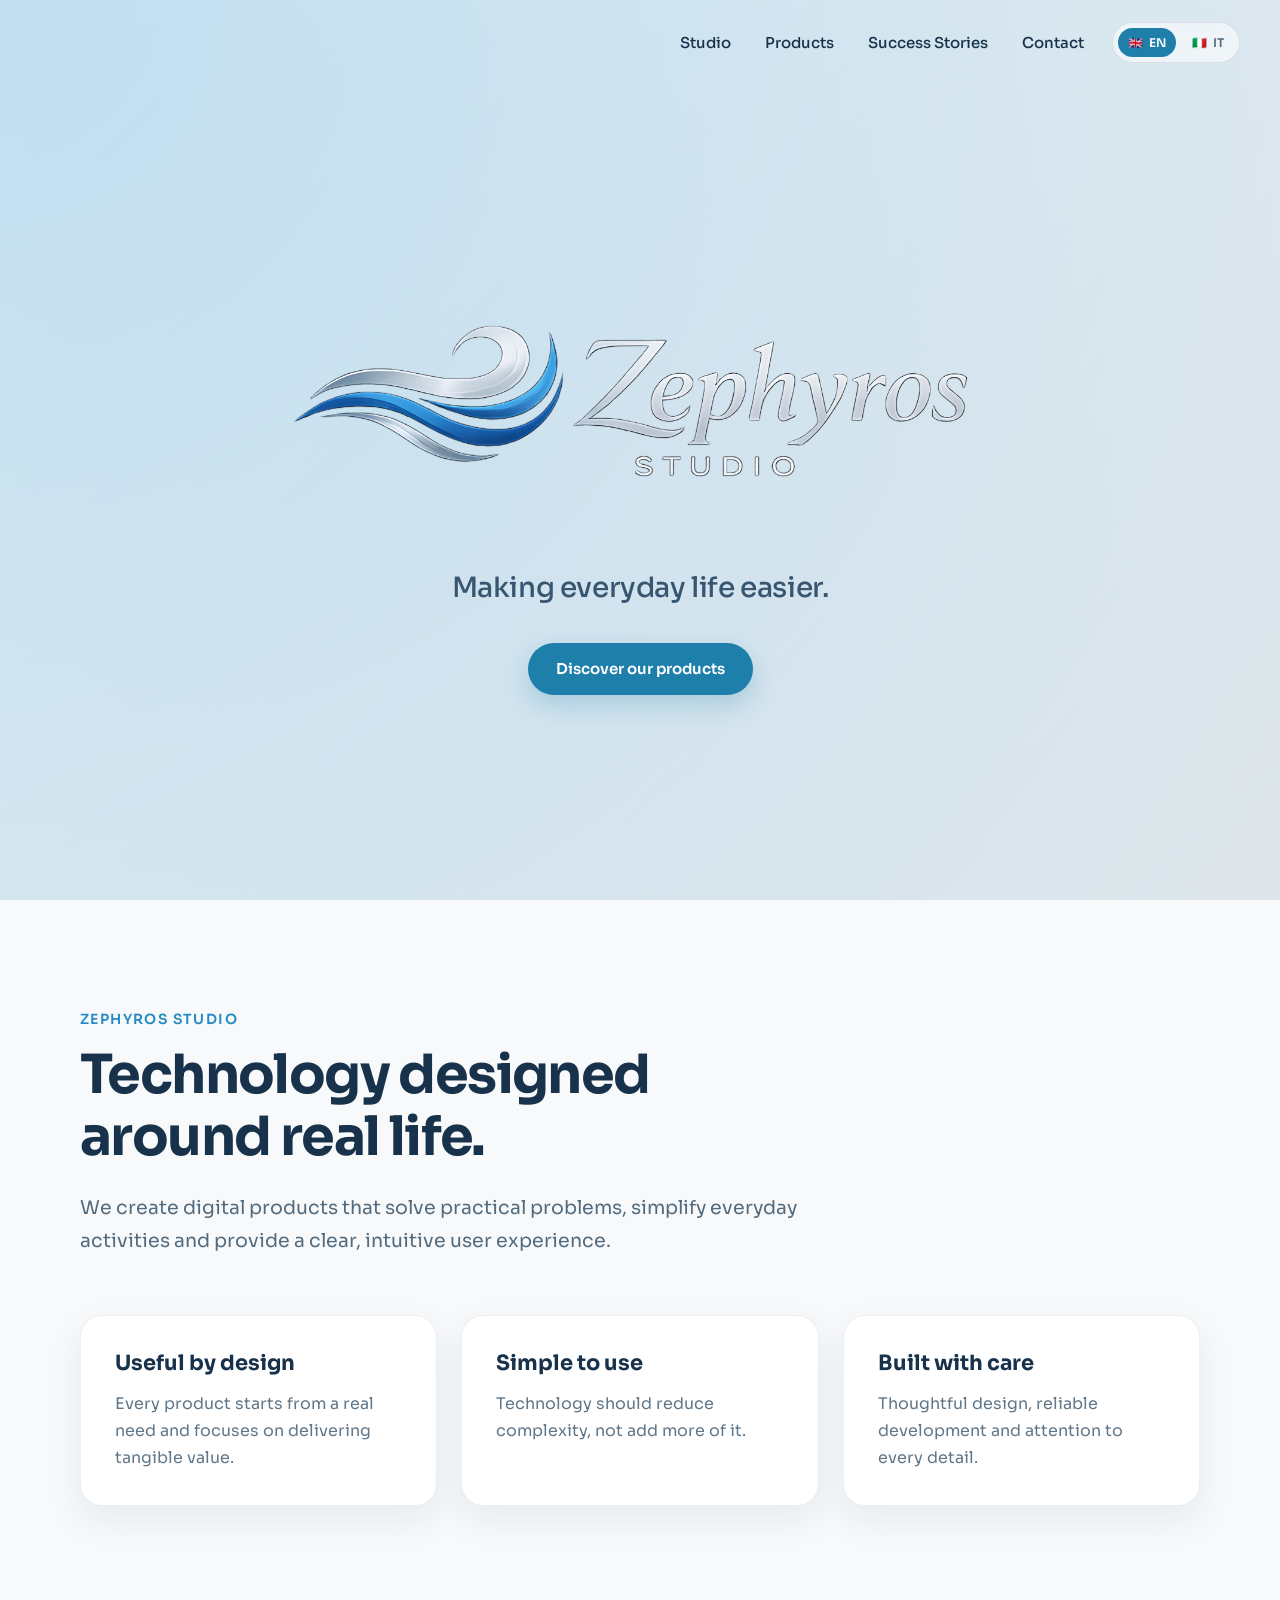
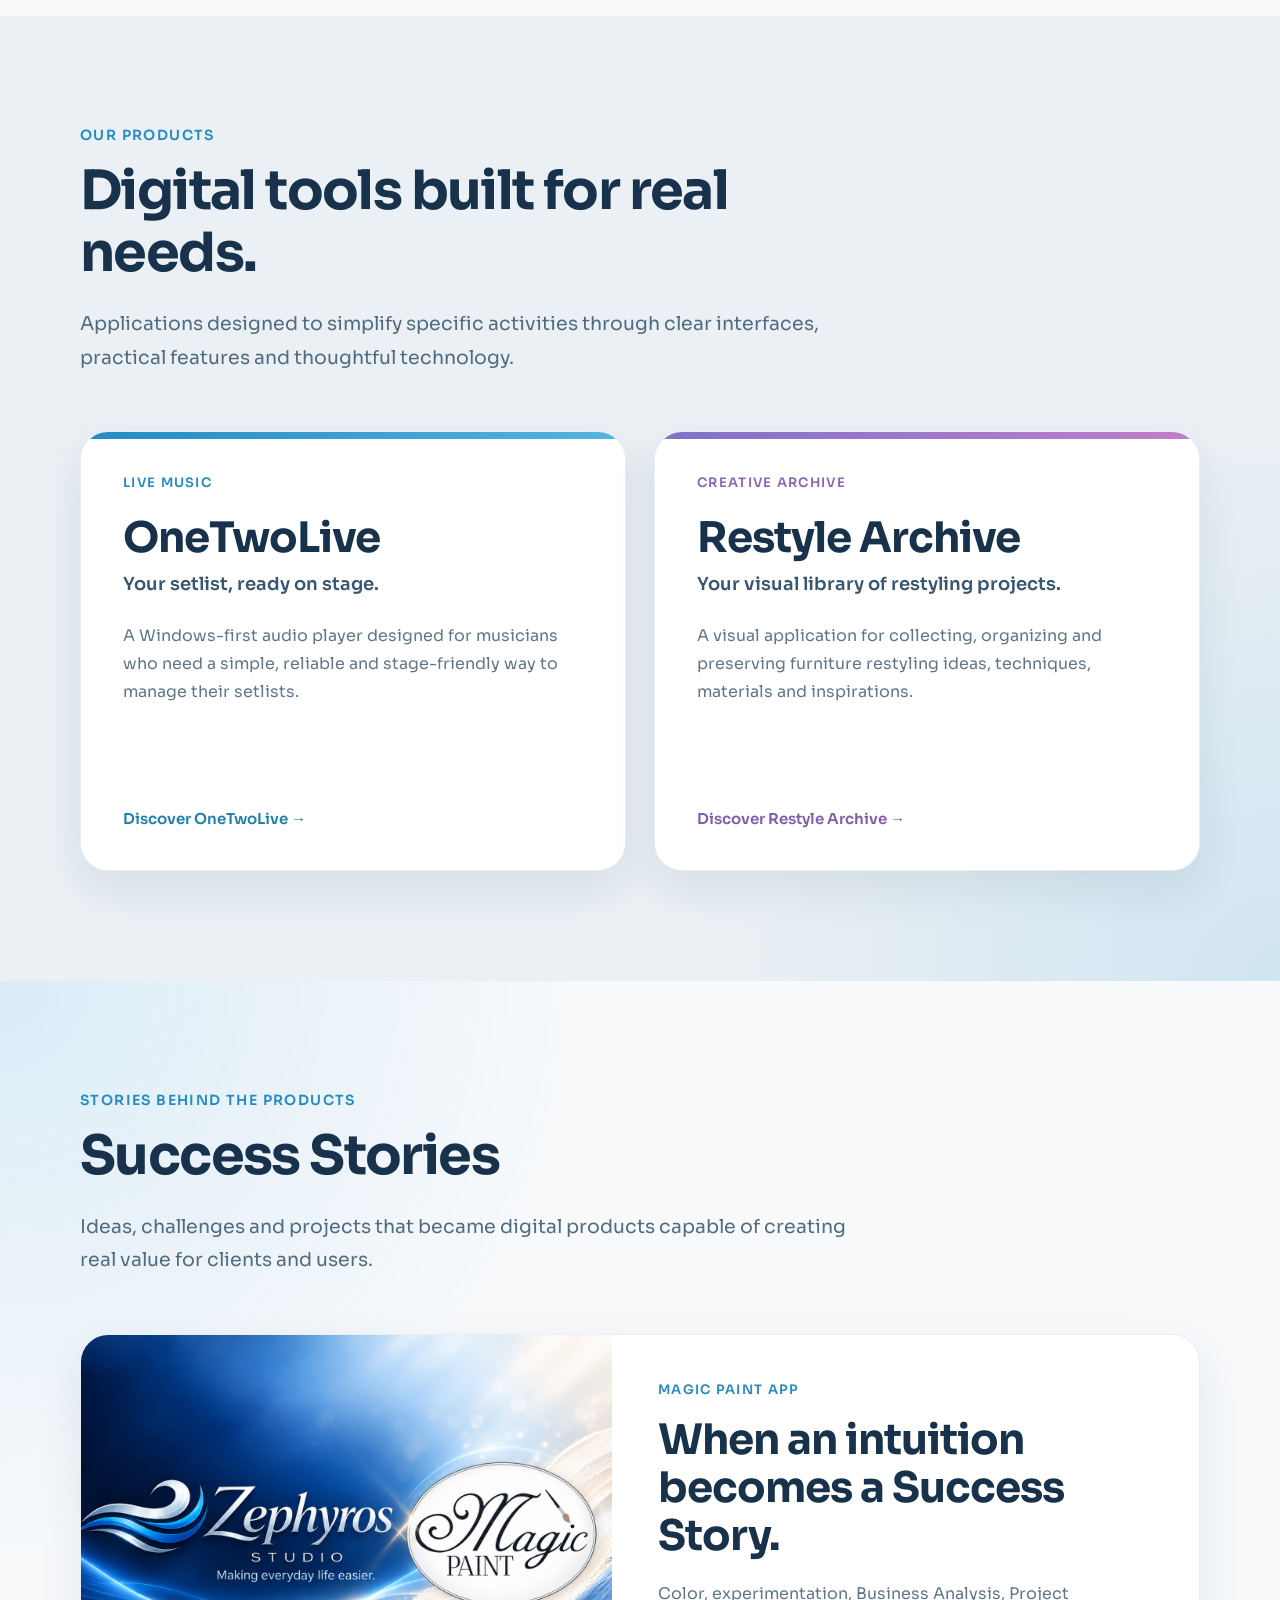
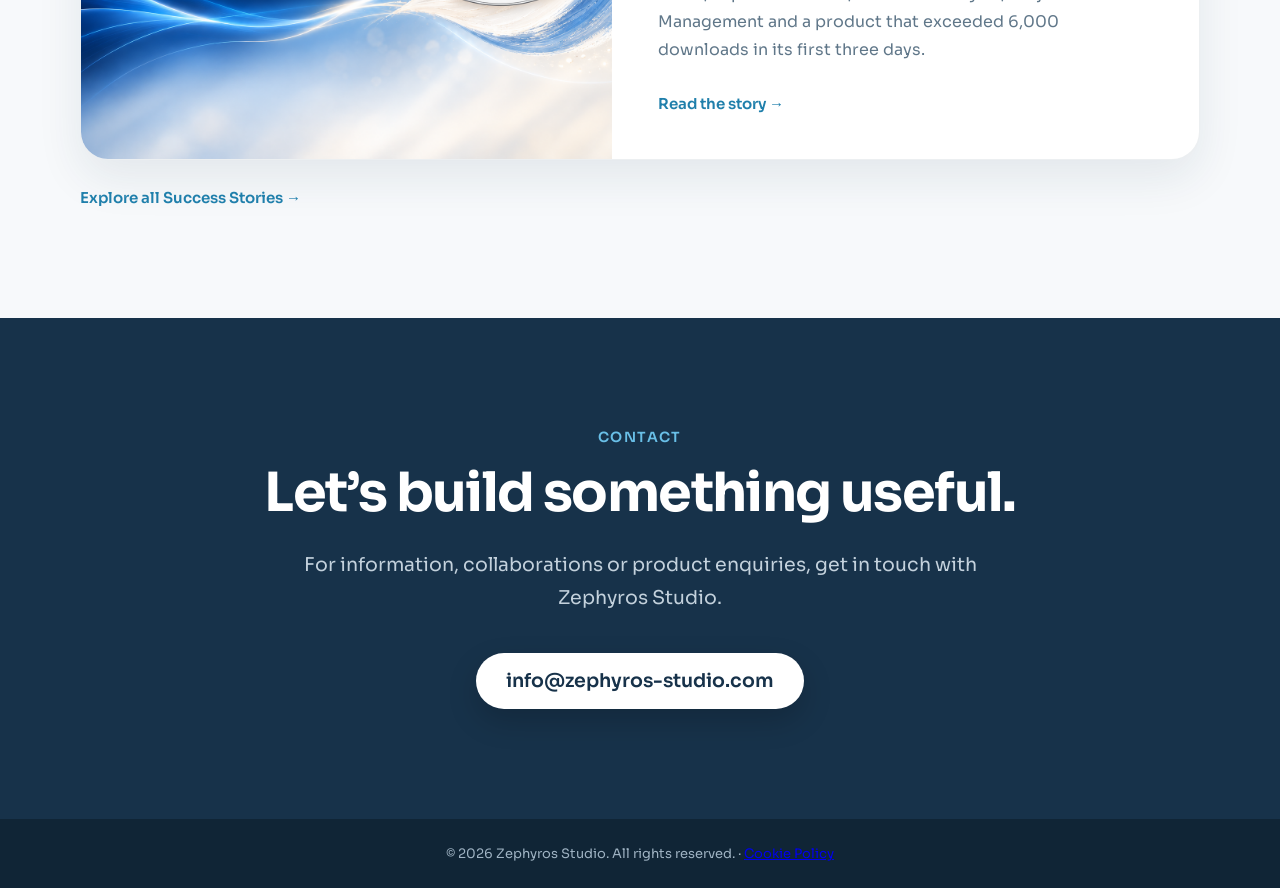
==== commit b64a2ca6: "Add Success Stories section and Magic Paint case study" ====
--- a/index.html
+++ b/index.html
@@ -31,6 +31,7 @@
     <nav class="main-nav" aria-label="Main navigation">
       <a href="#studio">Studio</a>
       <a href="#products">Products</a>
+      <a href="#success-stories">Success Stories</a>
       <a href="#contact">Contact</a>
     </nav>
 
@@ -163,6 +164,48 @@
         </div>
       </article>
     </div>
+  </div>
+</section>
+
+<section id="success-stories" class="success-home-section">
+  <div class="section-container">
+    <p class="section-label">Stories behind the products</p>
+
+    <h2>Success Stories</h2>
+
+    <p class="section-intro">
+      Ideas, challenges and projects that became digital products capable
+      of creating real value for clients and users.
+    </p>
+
+    <article class="success-home-card">
+      <img
+        src="images/success-stories/magic-paint/cover.png"
+        alt="Zephyros Studio and Magic Paint"
+      >
+
+      <div class="success-home-card-copy">
+        <p class="success-home-card-label">Magic Paint App</p>
+
+        <h3>When an intuition becomes a Success Story.</h3>
+
+        <p>
+          Color, experimentation, Business Analysis, Project Management
+          and a product that exceeded 6,000 downloads in its first three days.
+        </p>
+
+        <a
+          class="success-home-link"
+          href="success-stories/magic-paint/index.html"
+        >
+          Read the story
+        </a>
+      </div>
+    </article>
+
+    <a class="success-home-all" href="success-stories/index.html">
+      Explore all Success Stories →
+    </a>
   </div>
 </section>
 <section id="contact" class="contact-section">
--- a/styles.css
+++ b/styles.css
@@ -583,4 +583,137 @@
     width: 100%;
     justify-content: space-between;
   }
-}+}
+/* Success Stories — homepage */
+.success-home-section {
+  padding: 110px 24px;
+  background:
+    radial-gradient(
+      circle at top left,
+      rgba(72, 169, 226, 0.16),
+      transparent 36%
+    ),
+    #f7f9fb;
+}
+
+.success-home-section h2 {
+  max-width: 760px;
+  margin: 0 0 24px;
+
+  color: #17324a;
+  font-size: clamp(34px, 5vw, 54px);
+  line-height: 1.15;
+  letter-spacing: -1.6px;
+}
+
+.success-home-card {
+  overflow: hidden;
+
+  display: grid;
+  grid-template-columns: minmax(320px, 0.95fr) minmax(0, 1.05fr);
+
+  background: #ffffff;
+  border: 1px solid rgba(23, 50, 74, 0.08);
+  border-radius: 28px;
+
+  box-shadow: 0 18px 46px rgba(23, 50, 74, 0.09);
+  transition:
+    transform 0.25s ease,
+    box-shadow 0.25s ease;
+}
+
+.success-home-card:hover {
+  transform: translateY(-5px);
+  box-shadow: 0 24px 54px rgba(23, 50, 74, 0.13);
+}
+
+.success-home-card > img {
+  display: block;
+  width: 100%;
+  height: 100%;
+  min-height: 390px;
+  object-fit: cover;
+}
+
+.success-home-card-copy {
+  padding: 46px;
+
+  display: flex;
+  flex-direction: column;
+  justify-content: center;
+  align-items: flex-start;
+}
+
+.success-home-card-label {
+  margin: 0 0 18px;
+
+  color: #258bc2;
+  font-size: 13px;
+  font-weight: 600;
+  letter-spacing: 1.3px;
+  text-transform: uppercase;
+}
+
+.success-home-card h3 {
+  margin: 0 0 20px;
+
+  color: #17324a;
+  font-size: clamp(28px, 4vw, 42px);
+  line-height: 1.15;
+  letter-spacing: -1px;
+}
+
+.success-home-card-copy > p:not(.success-home-card-label) {
+  margin: 0 0 30px;
+
+  color: #607789;
+  font-size: 16px;
+  line-height: 1.75;
+}
+
+.success-home-link,
+.success-home-all {
+  color: #1f7fab;
+  font-size: 15px;
+  font-weight: 600;
+  text-decoration: none;
+}
+
+.success-home-link::after {
+  content: " →";
+  transition: margin-left 0.2s ease;
+}
+
+.success-home-link:hover::after {
+  margin-left: 5px;
+}
+
+.success-home-all {
+  display: inline-block;
+  margin-top: 28px;
+}
+
+.success-home-all:hover {
+  text-decoration: underline;
+}
+
+@media (max-width: 800px) {
+  .success-home-card {
+    grid-template-columns: 1fr;
+  }
+
+  .success-home-card > img {
+    min-height: 0;
+    height: auto;
+  }
+
+  .success-home-card-copy {
+    padding: 34px 28px;
+  }
+}
+
+@media (max-width: 700px) {
+  .success-home-section {
+    padding: 80px 18px;
+  }
+}
